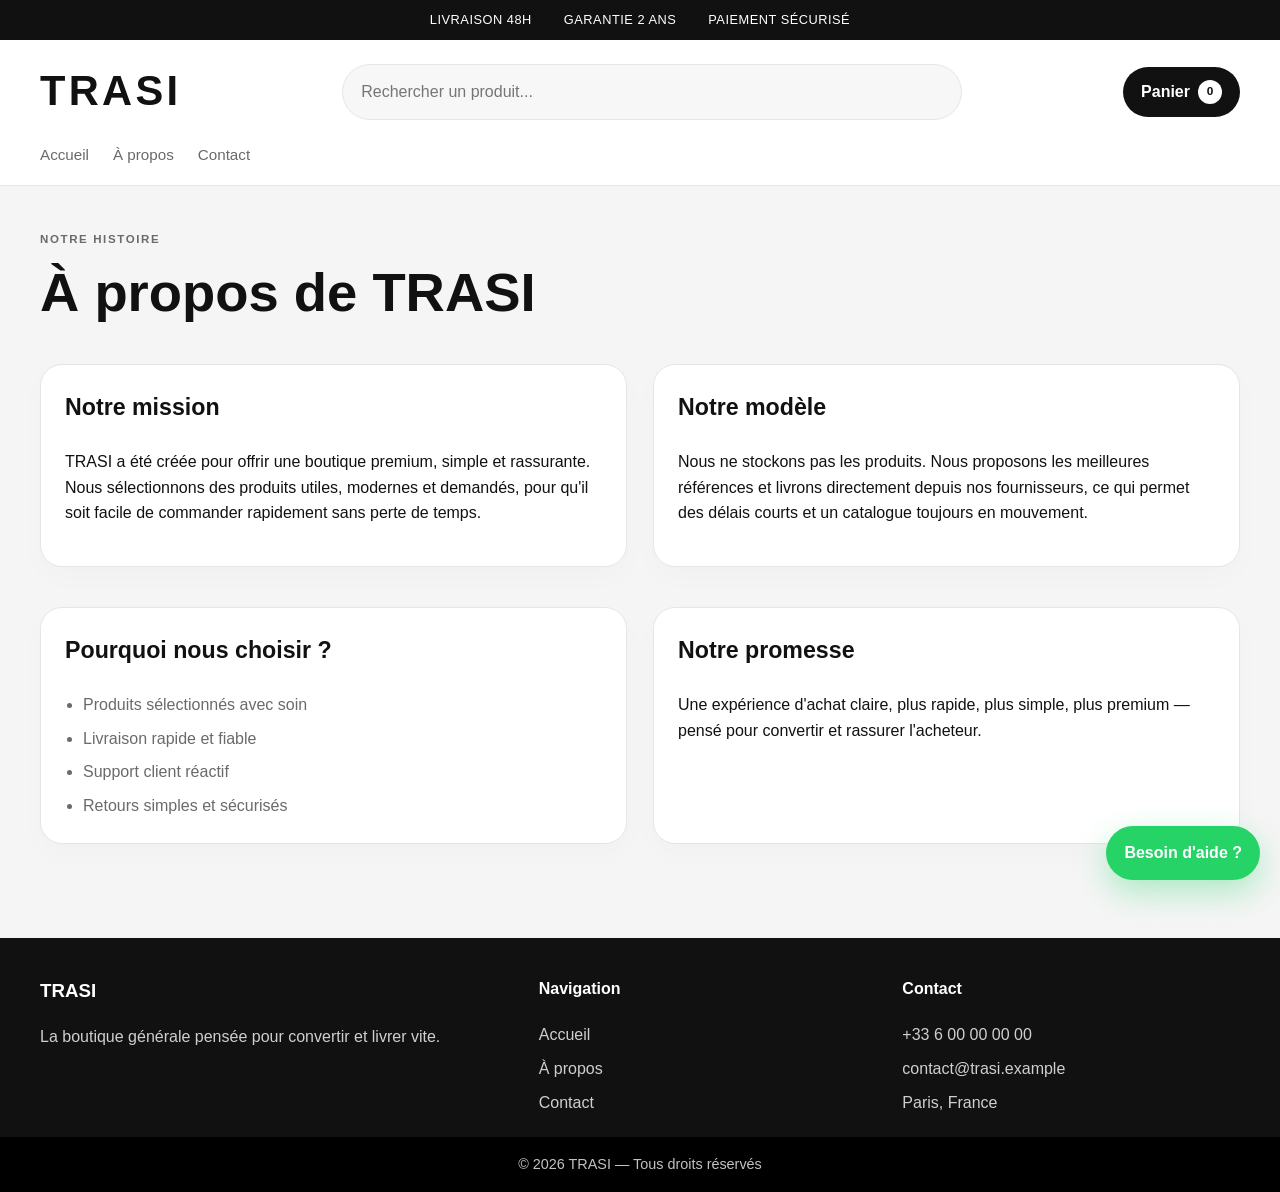
==== about.html @ f8872218 "Add complete dropshipping storefront and checkout flow to repository." ====
<!doctype html>
<html lang="fr">
  <head>
    <meta charset="UTF-8" />
    <meta name="viewport" content="width=device-width, initial-scale=1.0" />
    <title>À propos | TRASI</title>
    <link rel="stylesheet" href="style.css" />
  </head>
  <body>
    <header class="topbar">
      <div class="top-promo">
        <span>Livraison 48h</span>
        <span>Garantie 2 ans</span>
        <span>Paiement sécurisé</span>
      </div>

      <div class="header-main container">
        <a href="index.html" class="brand" aria-label="Accueil TRASI">TRASI</a>
        <div class="search-box">
          <input type="search" placeholder="Rechercher un produit..." />
        </div>
        <div class="header-actions">
          <a href="checkout.html" class="cart-pill">Panier <span id="cart-count">0</span></a>
        </div>
      </div>

      <nav class="main-nav container">
        <a href="index.html">Accueil</a>
        <a href="about.html">À propos</a>
        <a href="contact.html">Contact</a>
      </nav>
    </header>

    <main class="container">
      <section class="page-header">
        <p class="eyebrow">Notre histoire</p>
        <h1>À propos de TRASI</h1>
      </section>

      <div class="product-info-grid" style="padding-top: 12px;">
        <div class="info-panel">
          <h3>Notre mission</h3>
          <p>
            TRASI a été créée pour offrir une boutique premium, simple et rassurante. Nous sélectionnons des produits utiles,
            modernes et demandés, pour qu'il soit facile de commander rapidement sans perte de temps.
          </p>
        </div>

        <div class="info-panel">
          <h3>Notre modèle</h3>
          <p>
            Nous ne stockons pas les produits. Nous proposons les meilleures références et livrons directement depuis nos fournisseurs,
            ce qui permet des délais courts et un catalogue toujours en mouvement.
          </p>
        </div>
      </div>

      <div class="product-info-grid">
        <div class="info-panel">
          <h3>Pourquoi nous choisir ?</h3>
          <ul>
            <li>Produits sélectionnés avec soin</li>
            <li>Livraison rapide et fiable</li>
            <li>Support client réactif</li>
            <li>Retours simples et sécurisés</li>
          </ul>
        </div>

        <div class="info-panel">
          <h3>Notre promesse</h3>
          <p>
            Une expérience d'achat claire, plus rapide, plus simple, plus premium — pensé pour convertir et rassurer l'acheteur.
          </p>
        </div>
      </div>
    </main>

    <a href="https://wa.me/33600000000?text=Bonjour%20TRASI%20%2C%20j%27ai%20besoin%20d%27aide" class="floating-whatsapp" target="_blank" rel="noopener noreferrer">Besoin d'aide ?</a>

    <footer class="site-footer">
      <div class="container footer-content">
        <div>
          <h3>TRASI</h3>
          <p>La boutique générale pensée pour convertir et livrer vite.</p>
        </div>
        <div>
          <h4>Navigation</h4>
          <ul>
            <li><a href="index.html">Accueil</a></li>
            <li><a href="about.html">À propos</a></li>
            <li><a href="contact.html">Contact</a></li>
          </ul>
        </div>
        <div>
          <h4>Contact</h4>
          <ul>
            <li>+33 6 00 00 00 00</li>
            <li>contact@trasi.example</li>
            <li>Paris, France</li>
          </ul>
        </div>
      </div>
      <div class="footer-bottom">© 2026 TRASI — Tous droits réservés</div>
    </footer>

    <script src="app.js"></script>
  </body>
</html>
---- style.css ----
* {
  box-sizing: border-box;
}

:root {
  --bg: #f5f5f5;
  --paper: #ffffff;
  --soft: #f0f0f0;
  --text: #111111;
  --muted: #6a6a6a;
  --line: #e6e6e6;
  --primary: #111111;
  --accent: #ffffff;
  --discount: #d73030;
  --success: #1e9e5a;
  --shadow: 0 16px 40px rgba(17, 17, 17, 0.08);
}

html {
  scroll-behavior: smooth;
}

body {
  margin: 0;
  font-family: Arial, Helvetica, sans-serif;
  background: var(--bg);
  color: var(--text);
  line-height: 1.6;
}

img {
  max-width: 100%;
  display: block;
}

a {
  color: inherit;
  text-decoration: none;
}

button, input, textarea {
  font: inherit;
}

.container {
  width: min(1200px, calc(100% - 32px));
  margin: 0 auto;
}

.topbar {
  background: #fff;
  border-bottom: 1px solid var(--line);
  position: sticky;
  top: 0;
  z-index: 20;
}

.top-promo {
  background: #111;
  color: #fff;
  display: flex;
  justify-content: center;
  gap: 32px;
  padding: 10px 20px;
  font-size: 0.8rem;
  letter-spacing: 0.04em;
  text-transform: uppercase;
}

.header-main {
  display: flex;
  align-items: center;
  justify-content: space-between;
  gap: 20px;
  padding: 18px 0;
}

.brand {
  font-size: clamp(2rem, 4vw, 2.6rem);
  font-weight: 900;
  letter-spacing: 0.08em;
}

.search-box {
  flex: 1;
  max-width: 620px;
}

.search-box input {
  width: 100%;
  border: 1px solid var(--line);
  border-radius: 999px;
  padding: 14px 18px;
  background: #f7f7f7;
  outline: none;
}

.header-actions {
  display: flex;
  align-items: center;
  gap: 10px;
}

.cart-pill {
  background: #111;
  color: #fff;
  padding: 12px 18px;
  border-radius: 999px;
  font-weight: 700;
  display: inline-flex;
  align-items: center;
  gap: 8px;
}

#cart-count {
  display: inline-flex;
  align-items: center;
  justify-content: center;
  background: #fff;
  color: #111;
  border-radius: 50%;
  width: 24px;
  height: 24px;
  font-size: 0.74rem;
}

.main-nav {
  display: flex;
  gap: 24px;
  padding: 0 0 18px;
  font-size: 0.95rem;
  color: var(--muted);
}

.main-nav a:hover,
.site-footer a:hover {
  color: #111;
}

.hero {
  display: grid;
  grid-template-columns: 1.2fr 0.8fr;
  gap: 36px;
  align-items: center;
  padding: 50px 0 30px;
}

.eyebrow {
  color: var(--muted);
  text-transform: uppercase;
  letter-spacing: 0.14em;
  font-size: 0.72rem;
  font-weight: 800;
  margin-bottom: 12px;
}

.hero h1,
.section-head h2 {
  margin: 0;
  line-height: 1.08;
  letter-spacing: -0.04em;
}

.hero h1 {
  font-size: clamp(2.5rem, 6vw, 4.2rem);
  max-width: 600px;
}

.subtext {
  margin-top: 18px;
  font-size: 1.05rem;
  color: var(--muted);
  max-width: 560px;
}

.hero-actions {
  display: flex;
  flex-wrap: wrap;
  gap: 14px;
  margin-top: 24px;
}

.primary-btn,
.secondary-btn,
.product-card .btn,
.product-detail .purchase-btn,
.checkout-btn,
.submit-order {
  display: inline-flex;
  align-items: center;
  justify-content: center;
  padding: 15px 22px;
  border-radius: 12px;
  font-weight: 700;
  transition: transform 0.2s ease, opacity 0.2s ease;
}

.primary-btn,
.product-card .btn,
.product-detail .purchase-btn,
.checkout-btn,
.submit-order {
  background: #111;
  color: #fff;
  border: 1px solid #111;
}

.secondary-btn {
  background: #fff;
  color: #111;
  border: 1px solid var(--line);
}

.primary-btn:hover,
.secondary-btn:hover,
.product-card .btn:hover,
.product-detail .purchase-btn:hover,
.checkout-btn:hover,
.submit-order:hover {
  transform: translateY(-1px);
}

.mini-features {
  list-style: none;
  margin: 24px 0 0;
  padding: 0;
  display: flex;
  flex-wrap: wrap;
  gap: 18px;
  color: var(--muted);
}

.mini-features li::before {
  content: "✓";
  margin-right: 8px;
  color: var(--success);
  font-weight: 800;
}

.hero-visual {
  display: flex;
  justify-content: center;
}

.visual-card {
  position: relative;
  background: linear-gradient(135deg, #fff, #efefef);
  border: 1px solid var(--line);
  border-radius: 28px;
  box-shadow: var(--shadow);
  width: min(100%, 430px);
  padding: 24px;
}

.visual-card img {
  width: 100%;
  height: 420px;
  object-fit: cover;
  border-radius: 20px;
}

.mini-badge {
  position: absolute;
  top: 16px;
  left: 16px;
  background: #111;
  color: #fff;
  font-size: 0.7rem;
  font-weight: 700;
  border-radius: 999px;
  padding: 7px 10px;
}

.why-trasi,
.products-section,
.testimonials {
  padding: 38px 0 14px;
}

.section-head {
  margin-bottom: 22px;
}

.section-head h2 {
  font-size: clamp(1.8rem, 4vw, 2.7rem);
}

.section-head.split {
  display: flex;
  justify-content: space-between;
  align-items: center;
  gap: 20px;
}

.link-inline {
  color: var(--muted);
  font-weight: 700;
}

.feature-grid,
.testimonial-grid {
  display: grid;
  grid-template-columns: repeat(4, minmax(0, 1fr));
  gap: 20px;
}

.feature-card,
.testimonial-card,
.product-card,
.info-panel,
.contact-card,
.checkout-container,
.product-detail,
.history-box {
  background: #fff;
  border: 1px solid var(--line);
  border-radius: 22px;
  box-shadow: 0 10px 30px rgba(0, 0, 0, 0.02);
}

.feature-card {
  padding: 28px 22px;
}

.icon {
  font-size: 2rem;
  margin-bottom: 12px;
}

.feature-card h3 {
  margin: 0 0 10px;
  font-size: 1.2rem;
}

.feature-card p {
  margin: 0;
  color: var(--muted);
}

.products-grid {
  display: grid;
  grid-template-columns: repeat(4, minmax(0, 1fr));
  gap: 22px;
}

.product-card {
  overflow: hidden;
}

.product-card .image-wrap {
  position: relative;
  background: linear-gradient(180deg, #f7f7f7, #efefef);
  padding: 18px;
}

.product-card .discount-tag {
  position: absolute;
  top: 14px;
  left: 14px;
  background: #111;
  color: #fff;
  padding: 7px 10px;
  font-size: 0.72rem;
  font-weight: 800;
  border-radius: 999px;
}

.product-card img {
  width: 100%;
  height: 250px;
  object-fit: cover;
  border-radius: 14px;
}

.product-card .content {
  padding: 20px 18px 18px;
}

.product-card .meta {
  display: flex;
  justify-content: space-between;
  align-items: center;
  gap: 12px;
  margin-bottom: 8px;
}

.product-card .category {
  display: inline-block;
  background: #f5f5f5;
  border: 1px solid var(--line);
  color: var(--muted);
  border-radius: 999px;
  padding: 6px 10px;
  font-size: 0.72rem;
  font-weight: 700;
}

.product-card .badge {
  display: inline-block;
  padding: 5px 8px;
  border-radius: 8px;
  background: #fff1d6;
  color: #8f6700;
  font-size: 0.7rem;
  font-weight: 700;
}

.product-card h3 {
  margin: 8px 0;
  font-size: 1.14rem;
  line-height: 1.3;
}

.product-card p {
  margin: 0 0 14px;
  color: var(--muted);
  font-size: 0.94rem;
}

.product-price {
  display: flex;
  align-items: center;
  gap: 10px;
  flex-wrap: wrap;
  margin-bottom: 12px;
}

.product-price strong {
  font-size: 1.4rem;
}

.product-price .old {
  color: var(--muted);
  text-decoration: line-through;
  font-size: 0.9rem;
}

.stock {
  display: inline-block;
  margin-bottom: 12px;
  color: var(--success);
  font-size: 0.82rem;
  font-weight: 700;
}

.product-card .btn {
  width: 100%;
}

.testimonial-grid {
  grid-template-columns: repeat(3, minmax(0, 1fr));
}

.testimonial-card {
  padding: 22px;
}

.stars {
  color: #ffbb00;
  font-size: 1.1rem;
  margin-bottom: 10px;
}

.testimonial-card p {
  margin: 0 0 12px;
  color: var(--muted);
}

.site-footer {
  background: #111;
  color: #fff;
  margin-top: 54px;
}

.footer-content {
  display: grid;
  grid-template-columns: 1.4fr 1fr 1fr;
  gap: 26px;
  padding: 38px 0 22px;
}

.site-footer h3,
.site-footer h4 {
  margin-top: 0;
}

.site-footer ul {
  list-style: none;
  margin: 0;
  padding: 0;
  display: grid;
  gap: 8px;
  color: rgba(255, 255, 255, 0.8);
}

.site-footer p {
  color: rgba(255, 255, 255, 0.8);
}

.footer-bottom {
  text-align: center;
  background: #000;
  padding: 16px 20px;
  color: rgba(255, 255, 255, 0.76);
  font-size: 0.9rem;
}

.floating-whatsapp {
  position: fixed;
  right: 20px;
  bottom: 20px;
  background: #25d366;
  color: #fff;
  font-weight: 800;
  padding: 14px 18px;
  border-radius: 999px;
  box-shadow: 0 12px 32px rgba(37, 211, 102, 0.35);
  z-index: 30;
}

.page-header {
  padding: 34px 0 16px;
}

.page-header h1 {
  margin: 0;
  font-size: clamp(2.2rem, 5vw, 3.4rem);
}

.page-header p {
  margin: 10px 0 0;
  color: var(--muted);
}

.product-detail-layout {
  display: grid;
  grid-template-columns: 1.1fr 1fr;
  gap: 30px;
  padding-bottom: 40px;
}

.product-gallery {
  background: #fff;
  border: 1px solid var(--line);
  border-radius: 22px;
  padding: 22px;
}

.product-gallery img {
  width: 100%;
  height: 520px;
  object-fit: cover;
  border-radius: 16px;
}

.product-detail {
  padding: 26px;
}

.product-detail .category {
  display: inline-block;
  background: #f5f5f5;
  border: 1px solid var(--line);
  border-radius: 999px;
  padding: 6px 10px;
  font-weight: 700;
  color: var(--muted);
  font-size: 0.75rem;
}

.product-detail h1 {
  font-size: clamp(2rem, 4vw, 3rem);
  margin: 14px 0 12px;
  line-height: 1.1;
}

.detail-price {
  display: flex;
  align-items: center;
  gap: 12px;
  flex-wrap: wrap;
  margin-bottom: 12px;
}

.detail-price strong {
  font-size: 2rem;
}

.detail-price .old {
  color: var(--muted);
  text-decoration: line-through;
  font-size: 1rem;
}

.stock-row {
  display: flex;
  justify-content: space-between;
  align-items: center;
  border-top: 1px solid var(--line);
  border-bottom: 1px solid var(--line);
  padding: 12px 0;
  margin: 18px 0 20px;
  font-weight: 700;
}

.product-detail .purchase-btn {
  width: 100%;
  margin-top: 14px;
}

.meta-list {
  display: grid;
  gap: 10px;
  padding: 18px 0 0;
  color: var(--muted);
  font-size: 0.95rem;
}

.meta-list strong {
  color: var(--text);
}

.product-info-grid {
  display: grid;
  grid-template-columns: 1fr 1fr;
  gap: 26px;
  padding: 0 0 40px;
}

.info-panel,
.contact-card,
.checkout-container,
.history-box {
  padding: 24px;
}

.info-panel h3,
.contact-card h3,
.checkout-container h3 {
  margin-top: 0;
  font-size: 1.45rem;
}

.info-panel ul {
  margin: 16px 0 0;
  padding-left: 18px;
  color: var(--muted);
}

.info-panel li + li {
  margin-top: 8px;
}

.contact-layout {
  display: grid;
  grid-template-columns: 0.9fr 1.1fr;
  gap: 26px;
  padding-bottom: 40px;
}

.contact-card form {
  display: grid;
  gap: 14px;
}

.contact-card input,
.contact-card textarea,
.checkout-form input,
.checkout-form textarea {
  width: 100%;
  border: 1px solid var(--line);
  border-radius: 12px;
  padding: 13px 14px;
  background: #fafafa;
}

.checkout-layout {
  display: grid;
  grid-template-columns: 1.1fr 0.9fr;
  gap: 28px;
  padding-bottom: 40px;
}

.checkout-form {
  display: grid;
  gap: 14px;
}

.checkout-summary {
  display: grid;
  gap: 14px;
}

.summary-item {
  display: flex;
  justify-content: space-between;
  gap: 20px;
  color: var(--muted);
  border-bottom: 1px solid var(--line);
  padding-bottom: 10px;
}

.summary-total {
  display: flex;
  justify-content: space-between;
  font-weight: 800;
  font-size: 1.2rem;
  margin-top: 8px;
}

.empty-state {
  background: #fff;
  border: 1px dashed var(--line);
  border-radius: 18px;
  padding: 40px 20px;
  text-align: center;
  color: var(--muted);
}

@media (max-width: 980px) {
  .hero,
  .product-detail-layout,
  .product-info-grid,
  .contact-layout,
  .checkout-layout,
  .feature-grid,
  .products-grid {
    grid-template-columns: 1fr 1fr;
  }

  .hero {
    grid-template-columns: 1fr;
  }

  .feature-grid,
  .products-grid {
    grid-template-columns: repeat(2, minmax(0, 1fr));
  }
}

@media (max-width: 680px) {
  .top-promo {
    display: none;
  }

  .header-main,
  .section-head.split,
  .footer-content {
    display: block;
  }

  .header-main {
    padding-top: 16px;
  }

  .brand {
    display: inline-block;
    margin-bottom: 12px;
  }

  .search-box {
    margin-bottom: 12px;
  }

  .feature-grid,
  .products-grid,
  .testimonial-grid,
  .product-info-grid,
  .contact-layout,
  .checkout-layout,
  .product-detail-layout {
    grid-template-columns: 1fr;
  }

  .hero {
    padding-top: 28px;
  }

  .hero h1 {
    font-size: 2.6rem;
  }

  .main-nav {
    flex-wrap: wrap;
    gap: 12px 18px;
  }

  .floating-whatsapp {
    right: 14px;
    bottom: 14px;
    font-size: 0.8rem;
  }
}
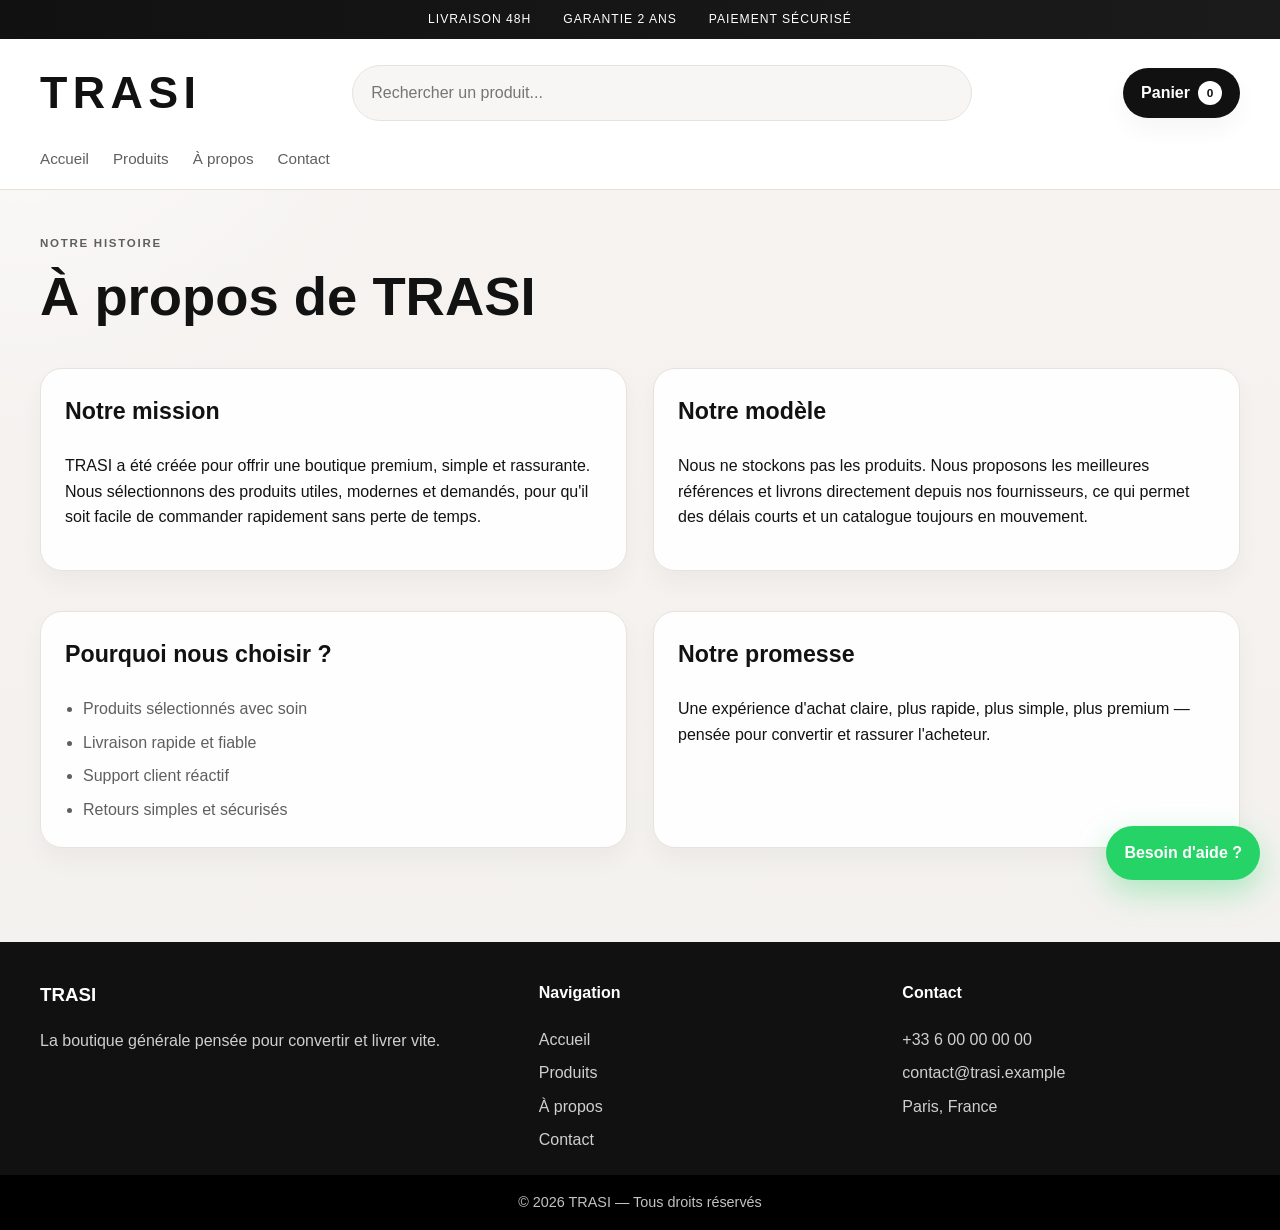
==== commit d04776de: "Corriger la structure HTML et l'uniformisation des pages du site e-commerce TRASI avant publication " ====
--- a/about.html
+++ b/about.html
@@ -17,15 +17,16 @@
       <div class="header-main container">
         <a href="index.html" class="brand" aria-label="Accueil TRASI">TRASI</a>
         <div class="search-box">
-          <input type="search" placeholder="Rechercher un produit..." />
+          <input type="search" placeholder="Rechercher un produit..." aria-label="Rechercher un produit" />
         </div>
         <div class="header-actions">
           <a href="checkout.html" class="cart-pill">Panier <span id="cart-count">0</span></a>
         </div>
       </div>
 
-      <nav class="main-nav container">
+      <nav class="main-nav container" aria-label="Navigation principale">
         <a href="index.html">Accueil</a>
+        <a href="produit.html">Produits</a>
         <a href="about.html">À propos</a>
         <a href="contact.html">Contact</a>
       </nav>
@@ -69,7 +70,7 @@
         <div class="info-panel">
           <h3>Notre promesse</h3>
           <p>
-            Une expérience d'achat claire, plus rapide, plus simple, plus premium — pensé pour convertir et rassurer l'acheteur.
+            Une expérience d'achat claire, plus rapide, plus simple, plus premium — pensée pour convertir et rassurer l'acheteur.
           </p>
         </div>
       </div>
@@ -87,6 +88,7 @@
           <h4>Navigation</h4>
           <ul>
             <li><a href="index.html">Accueil</a></li>
+            <li><a href="produit.html">Produits</a></li>
             <li><a href="about.html">À propos</a></li>
             <li><a href="contact.html">Contact</a></li>
           </ul>
@@ -106,19 +108,3 @@
     <script src="app.js"></script>
   </body>
 </html>
-
-
-
-
-
-
-
-
-
-
-
-
-
-
-
-
--- a/style.css
+++ b/style.css
@@ -3,17 +3,20 @@
 }
 
 :root {
-  --bg: #f5f5f5;
+  --bg: #f4f1ee;
   --paper: #ffffff;
-  --soft: #f0f0f0;
-  --text: #111111;
-  --muted: #6a6a6a;
-  --line: #e6e6e6;
+  --soft: #f2f2f2;
+  --text: #121212;
+  --muted: #5f5f5f;
+  --line: #e8e2dc;
   --primary: #111111;
-  --accent: #ffffff;
-  --discount: #d73030;
-  --success: #1e9e5a;
-  --shadow: 0 16px 40px rgba(17, 17, 17, 0.08);
+  --primary-dark: #000000;
+  --accent: #f7d38c;
+  --accent-soft: #fff5df;
+  --discount: #d63d3d;
+  --success: #1f9d61;
+  --shadow: 0 18px 42px rgba(17, 17, 17, 0.08);
+  --shadow-soft: 0 12px 24px rgba(17, 17, 17, 0.04);
 }
 
 html {
@@ -23,7 +26,9 @@
 body {
   margin: 0;
   font-family: Arial, Helvetica, sans-serif;
-  background: var(--bg);
+  background:
+    radial-gradient(circle at top left, rgba(255,255,255,0.7), transparent 25%),
+    linear-gradient(180deg, #f6f3f1 0%, #f3f1ee 100%);
   color: var(--text);
   line-height: 1.6;
 }
@@ -48,22 +53,23 @@
 }
 
 .topbar {
-  background: #fff;
+  background: rgba(255, 255, 255, 0.96);
   border-bottom: 1px solid var(--line);
   position: sticky;
   top: 0;
   z-index: 20;
+  backdrop-filter: blur(12px);
 }
 
 .top-promo {
-  background: #111;
+  background: linear-gradient(90deg, #111111 0%, #1b1b1b 100%);
   color: #fff;
   display: flex;
   justify-content: center;
   gap: 32px;
   padding: 10px 20px;
-  font-size: 0.8rem;
-  letter-spacing: 0.04em;
+  font-size: 0.76rem;
+  letter-spacing: 0.08em;
   text-transform: uppercase;
 }
 
@@ -76,9 +82,10 @@
 }
 
 .brand {
-  font-size: clamp(2rem, 4vw, 2.6rem);
+  font-size: clamp(2rem, 4vw, 2.8rem);
   font-weight: 900;
-  letter-spacing: 0.08em;
+  letter-spacing: 0.12em;
+  color: var(--primary);
 }
 
 .search-box {
@@ -91,8 +98,14 @@
   border: 1px solid var(--line);
   border-radius: 999px;
   padding: 14px 18px;
-  background: #f7f7f7;
+  background: #f7f6f4;
   outline: none;
+  transition: border-color 0.2s ease, box-shadow 0.2s ease;
+}
+
+.search-box input:focus {
+  border-color: rgba(17,17,17,0.35);
+  box-shadow: 0 0 0 4px rgba(17,17,17,0.04);
 }
 
 .header-actions {
@@ -110,6 +123,7 @@
   display: inline-flex;
   align-items: center;
   gap: 8px;
+  box-shadow: var(--shadow-soft);
 }
 
 #cart-count {
@@ -142,13 +156,13 @@
   grid-template-columns: 1.2fr 0.8fr;
   gap: 36px;
   align-items: center;
-  padding: 50px 0 30px;
+  padding: 52px 0 32px;
 }
 
 .eyebrow {
   color: var(--muted);
   text-transform: uppercase;
-  letter-spacing: 0.14em;
+  letter-spacing: 0.15em;
   font-size: 0.72rem;
   font-weight: 800;
   margin-bottom: 12px;
@@ -158,17 +172,17 @@
 .section-head h2 {
   margin: 0;
   line-height: 1.08;
-  letter-spacing: -0.04em;
+  letter-spacing: -0.05em;
 }
 
 .hero h1 {
-  font-size: clamp(2.5rem, 6vw, 4.2rem);
-  max-width: 600px;
+  font-size: clamp(2.8rem, 6vw, 4.6rem);
+  max-width: 620px;
 }
 
 .subtext {
   margin-top: 18px;
-  font-size: 1.05rem;
+  font-size: 1.08rem;
   color: var(--muted);
   max-width: 560px;
 }
@@ -177,7 +191,7 @@
   display: flex;
   flex-wrap: wrap;
   gap: 14px;
-  margin-top: 24px;
+  margin-top: 28px;
 }
 
 .primary-btn,
@@ -192,7 +206,7 @@
   padding: 15px 22px;
   border-radius: 12px;
   font-weight: 700;
-  transition: transform 0.2s ease, opacity 0.2s ease;
+  transition: transform 0.2s ease, box-shadow 0.2s ease, opacity 0.2s ease;
 }
 
 .primary-btn,
@@ -200,13 +214,14 @@
 .product-detail .purchase-btn,
 .checkout-btn,
 .submit-order {
-  background: #111;
+  background: linear-gradient(135deg, #121212 0%, #000000 100%);
   color: #fff;
   border: 1px solid #111;
+  box-shadow: 0 14px 28px rgba(17, 17, 17, 0.12);
 }
 
 .secondary-btn {
-  background: #fff;
+  background: rgba(255,255,255,0.7);
   color: #111;
   border: 1px solid var(--line);
 }
@@ -217,7 +232,8 @@
 .product-detail .purchase-btn:hover,
 .checkout-btn:hover,
 .submit-order:hover {
-  transform: translateY(-1px);
+  transform: translateY(-2px);
+  box-shadow: 0 18px 30px rgba(17,17,17,0.12);
 }
 
 .mini-features {
@@ -244,7 +260,7 @@
 
 .visual-card {
   position: relative;
-  background: linear-gradient(135deg, #fff, #efefef);
+  background: linear-gradient(135deg, #fff, #f0ece8);
   border: 1px solid var(--line);
   border-radius: 28px;
   box-shadow: var(--shadow);
@@ -282,7 +298,7 @@
 }
 
 .section-head h2 {
-  font-size: clamp(1.8rem, 4vw, 2.7rem);
+  font-size: clamp(1.8rem, 4vw, 2.8rem);
 }
 
 .section-head.split {
@@ -312,10 +328,10 @@
 .checkout-container,
 .product-detail,
 .history-box {
-  background: #fff;
+  background: rgba(255, 255, 255, 0.95);
   border: 1px solid var(--line);
   border-radius: 22px;
-  box-shadow: 0 10px 30px rgba(0, 0, 0, 0.02);
+  box-shadow: var(--shadow-soft);
 }
 
 .feature-card {
@@ -345,6 +361,12 @@
 
 .product-card {
   overflow: hidden;
+  transition: transform 0.2s ease, box-shadow 0.2s ease;
+}
+
+.product-card:hover {
+  transform: translateY(-4px);
+  box-shadow: 0 18px 32px rgba(17,17,17,0.08);
 }
 
 .product-card .image-wrap {
@@ -399,7 +421,7 @@
   display: inline-block;
   padding: 5px 8px;
   border-radius: 8px;
-  background: #fff1d6;
+  background: var(--accent-soft);
   color: #8f6700;
   font-size: 0.7rem;
   font-weight: 700;
@@ -501,7 +523,7 @@
   text-align: center;
   background: #000;
   padding: 16px 20px;
-  color: rgba(255, 255, 255, 0.76);
+  color: rgba(255,255,255,0.76);
   font-size: 0.9rem;
 }
 
@@ -791,74 +813,3 @@
     font-size: 0.8rem;
   }
 }
-
-
-
-
-
-
-
-
-
-
-
-
-
-
-
-
-
-
-
-
-
-
-
-
-
-
-
-
-
-
-
-
-
-
-
-
-
-
-
-
-
-
-
-
-
-
-
-
-
-
-
-
-
-
-
-
-
-
-
-
-
-
-
-
-
-
-
-
-
-
-
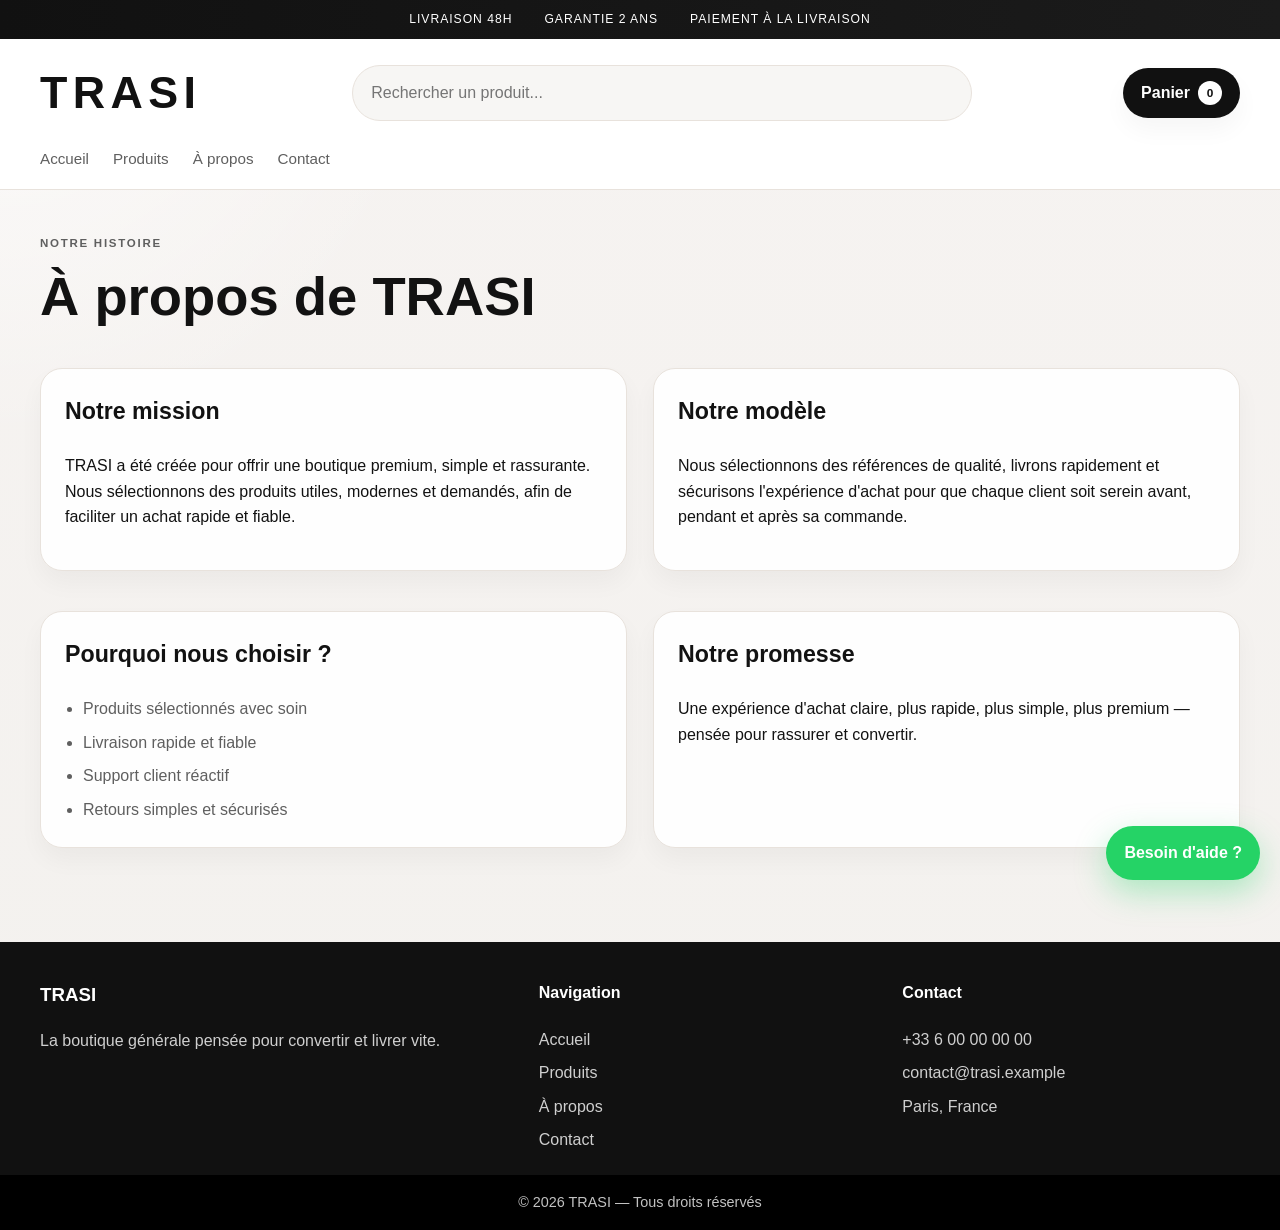
==== commit f94fdb6d: "Mise à jour complète: produits téléphones/vêtements, pages catalogue/contact/à-propos, paiement à la" ====
--- a/about.html
+++ b/about.html
@@ -3,6 +3,7 @@
   <head>
     <meta charset="UTF-8" />
     <meta name="viewport" content="width=device-width, initial-scale=1.0" />
+    <meta name="description" content="À propos de TRASI - boutique premium" />
     <title>À propos | TRASI</title>
     <link rel="stylesheet" href="style.css" />
   </head>
@@ -11,7 +12,7 @@
       <div class="top-promo">
         <span>Livraison 48h</span>
         <span>Garantie 2 ans</span>
-        <span>Paiement sécurisé</span>
+        <span>Paiement à la livraison</span>
       </div>
 
       <div class="header-main container">
@@ -43,15 +44,15 @@
           <h3>Notre mission</h3>
           <p>
             TRASI a été créée pour offrir une boutique premium, simple et rassurante. Nous sélectionnons des produits utiles,
-            modernes et demandés, pour qu'il soit facile de commander rapidement sans perte de temps.
+            modernes et demandés, afin de faciliter un achat rapide et fiable.
           </p>
         </div>
 
         <div class="info-panel">
           <h3>Notre modèle</h3>
           <p>
-            Nous ne stockons pas les produits. Nous proposons les meilleures références et livrons directement depuis nos fournisseurs,
-            ce qui permet des délais courts et un catalogue toujours en mouvement.
+            Nous sélectionnons des références de qualité, livrons rapidement et sécurisons l'expérience d'achat pour que chaque client
+            soit serein avant, pendant et après sa commande.
           </p>
         </div>
       </div>
@@ -70,7 +71,7 @@
         <div class="info-panel">
           <h3>Notre promesse</h3>
           <p>
-            Une expérience d'achat claire, plus rapide, plus simple, plus premium — pensée pour convertir et rassurer l'acheteur.
+            Une expérience d'achat claire, plus rapide, plus simple, plus premium — pensée pour rassurer et convertir.
           </p>
         </div>
       </div>
@@ -107,4 +108,4 @@
 
     <script src="app.js"></script>
   </body>
-</html>
+</html>
